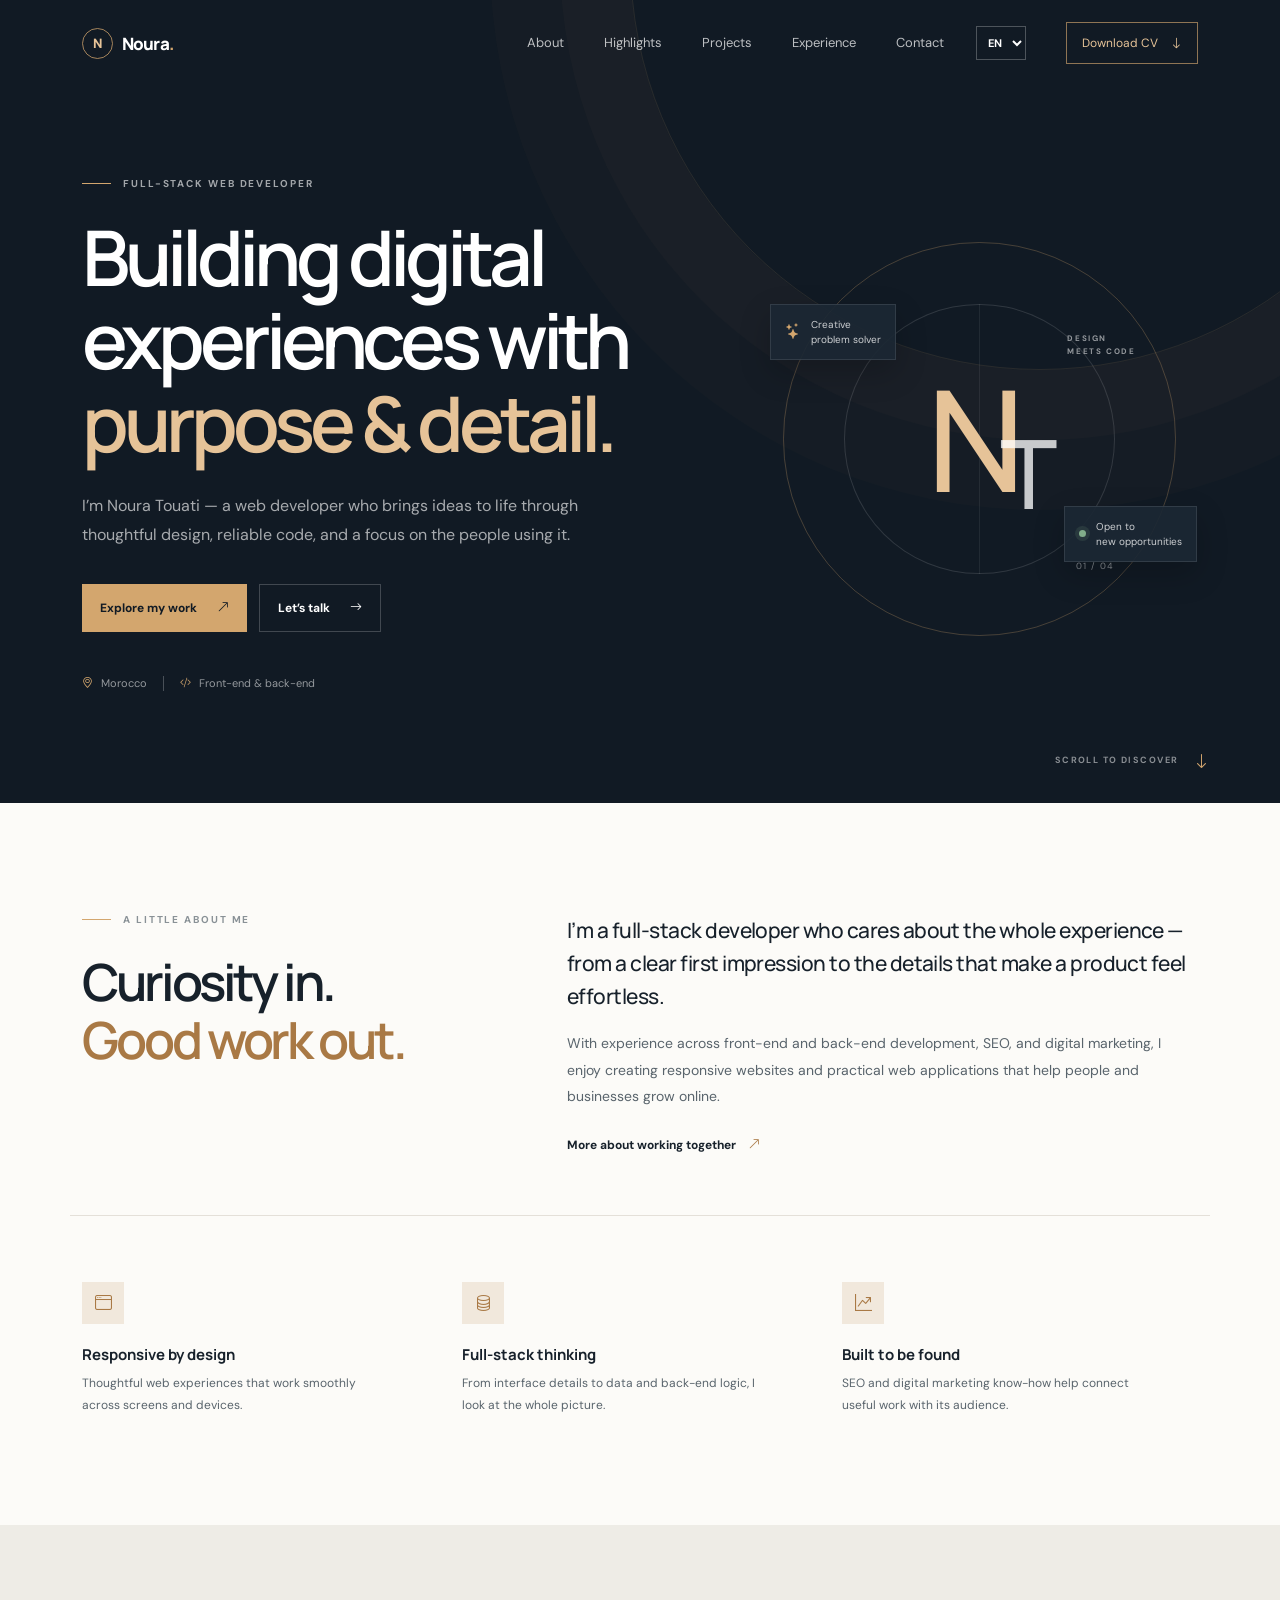
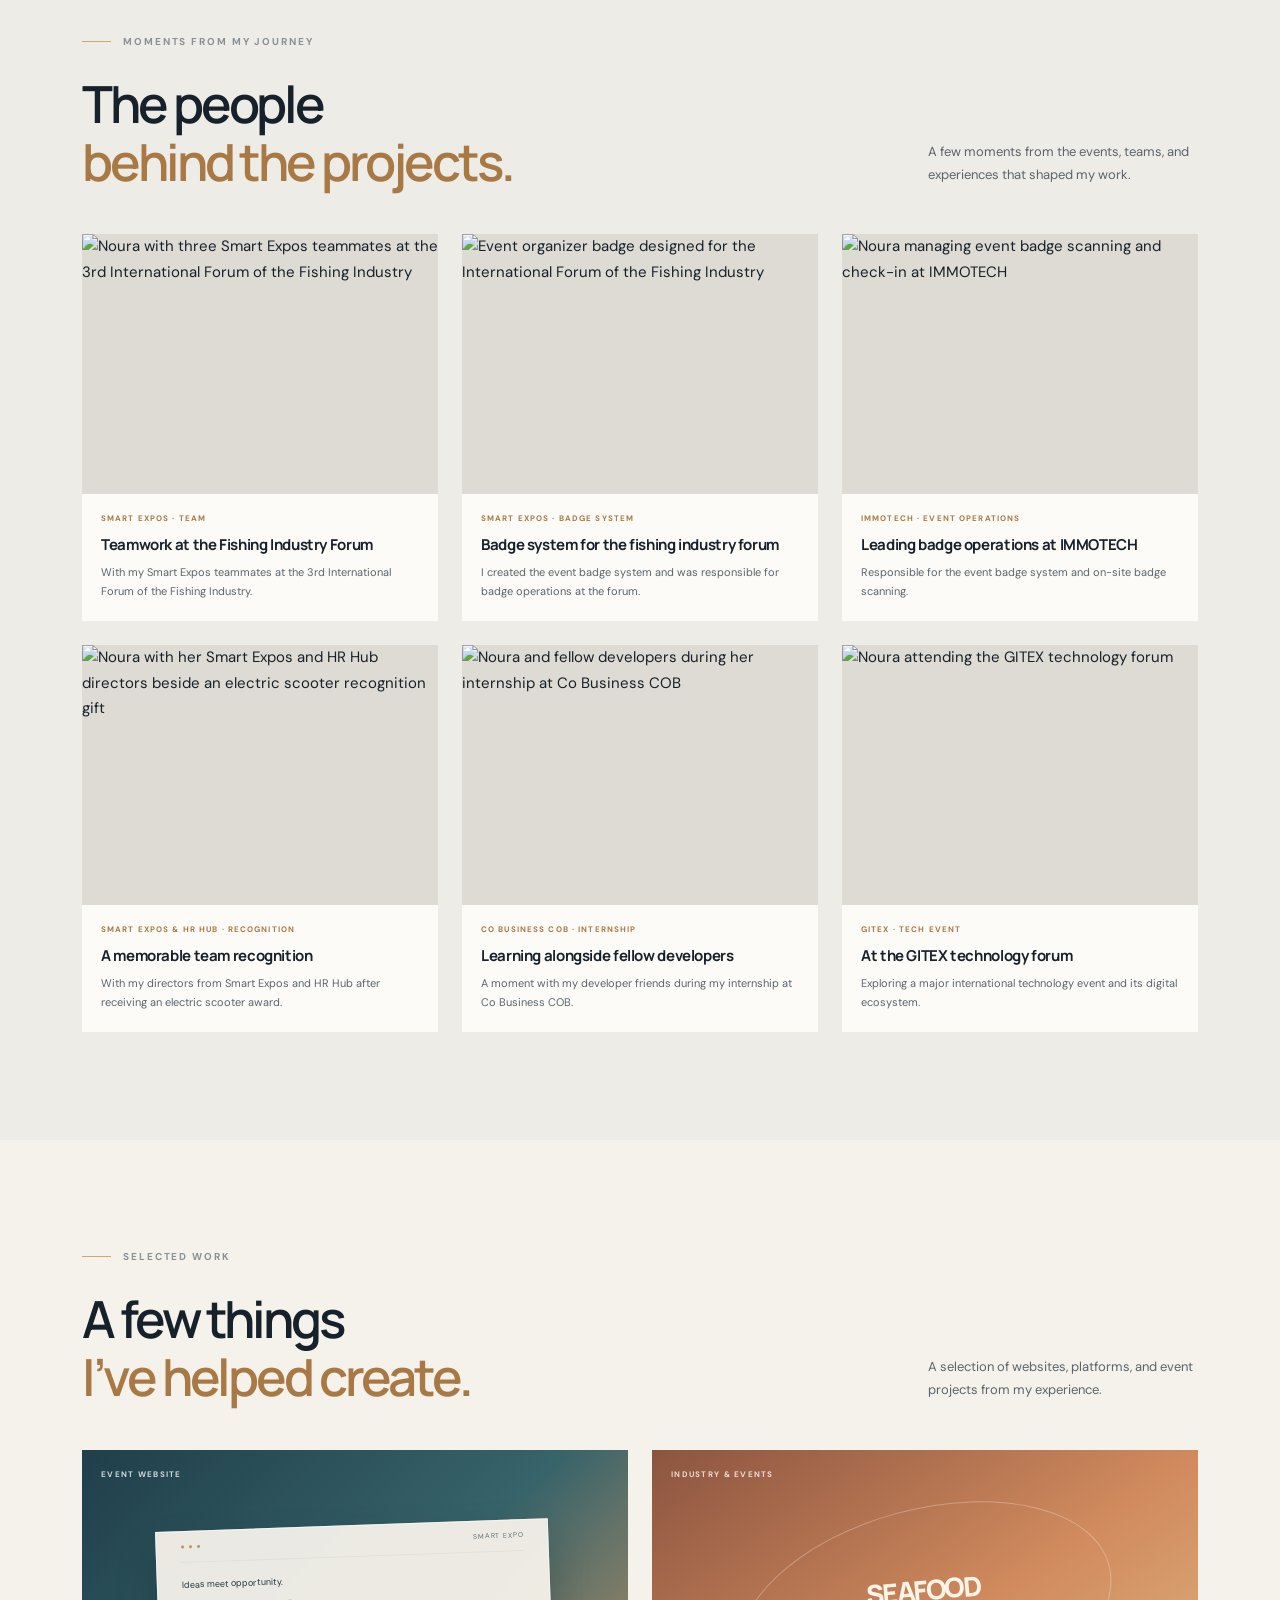
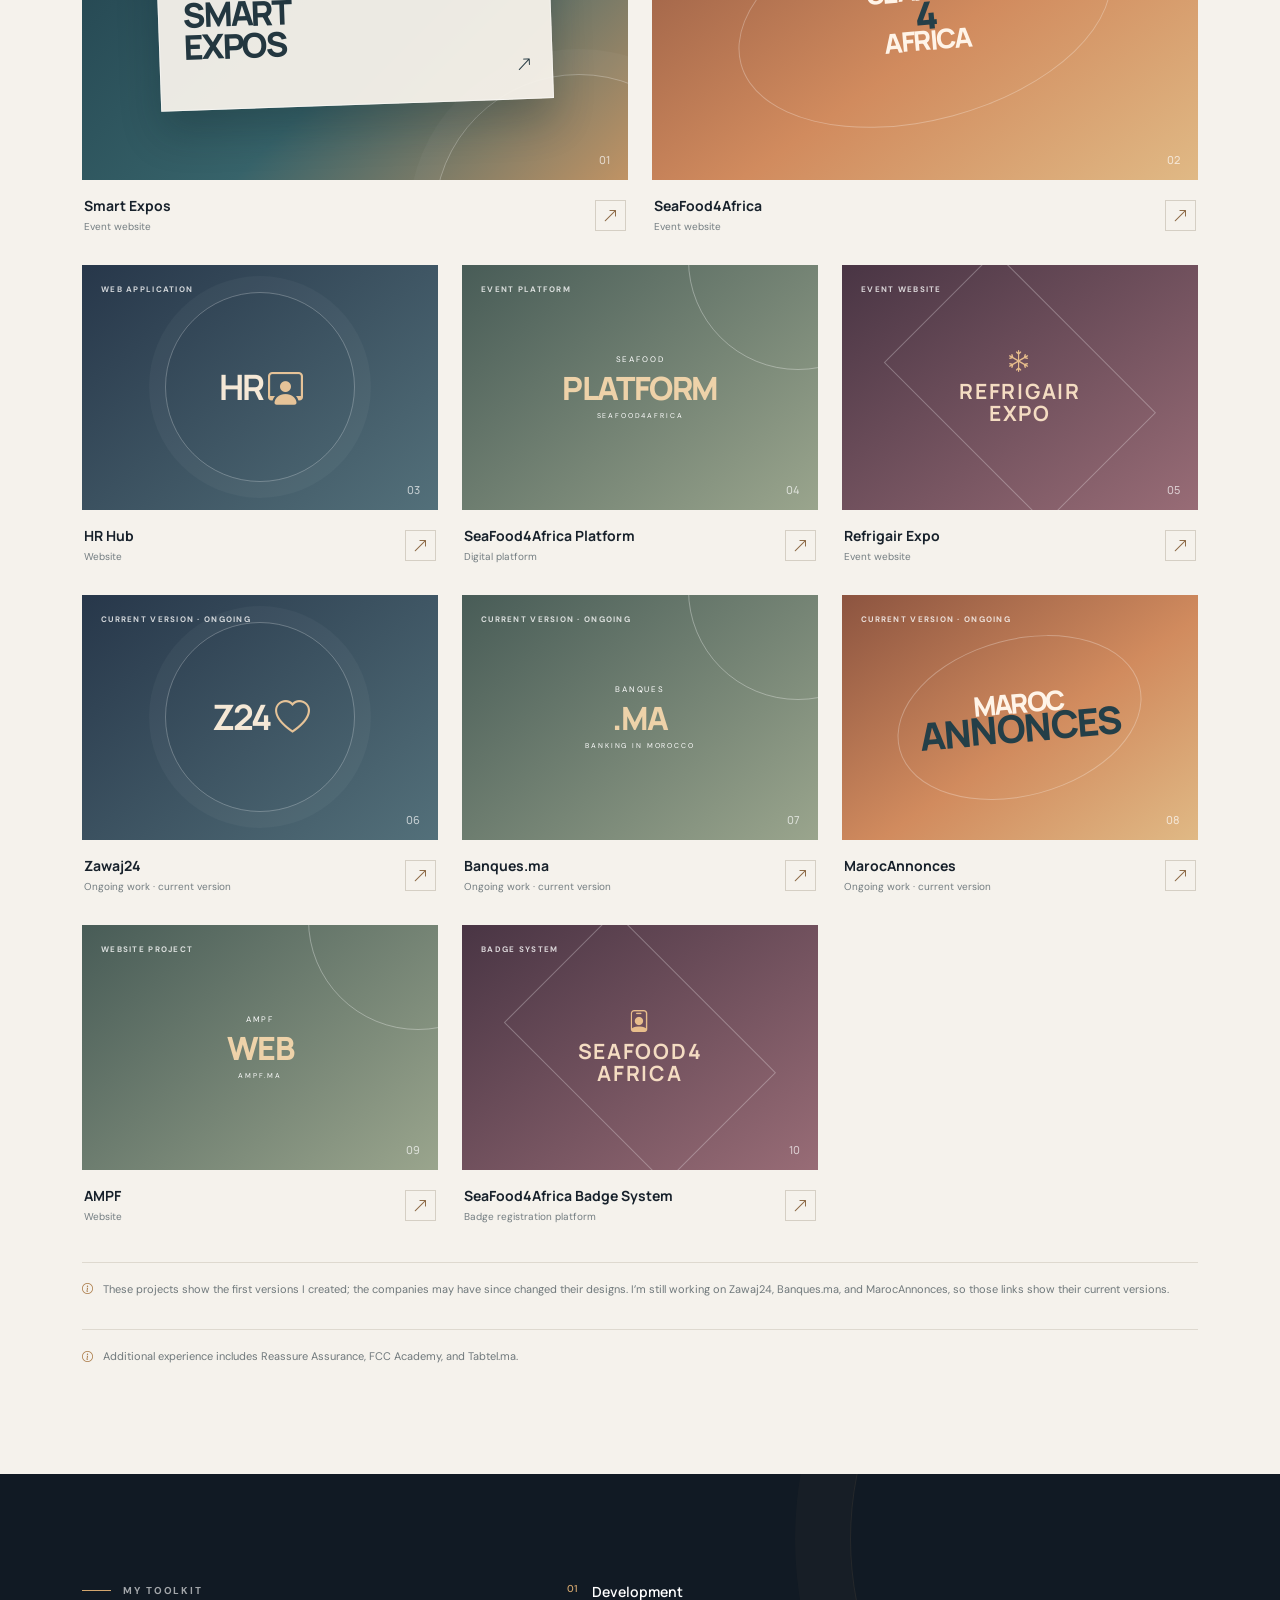
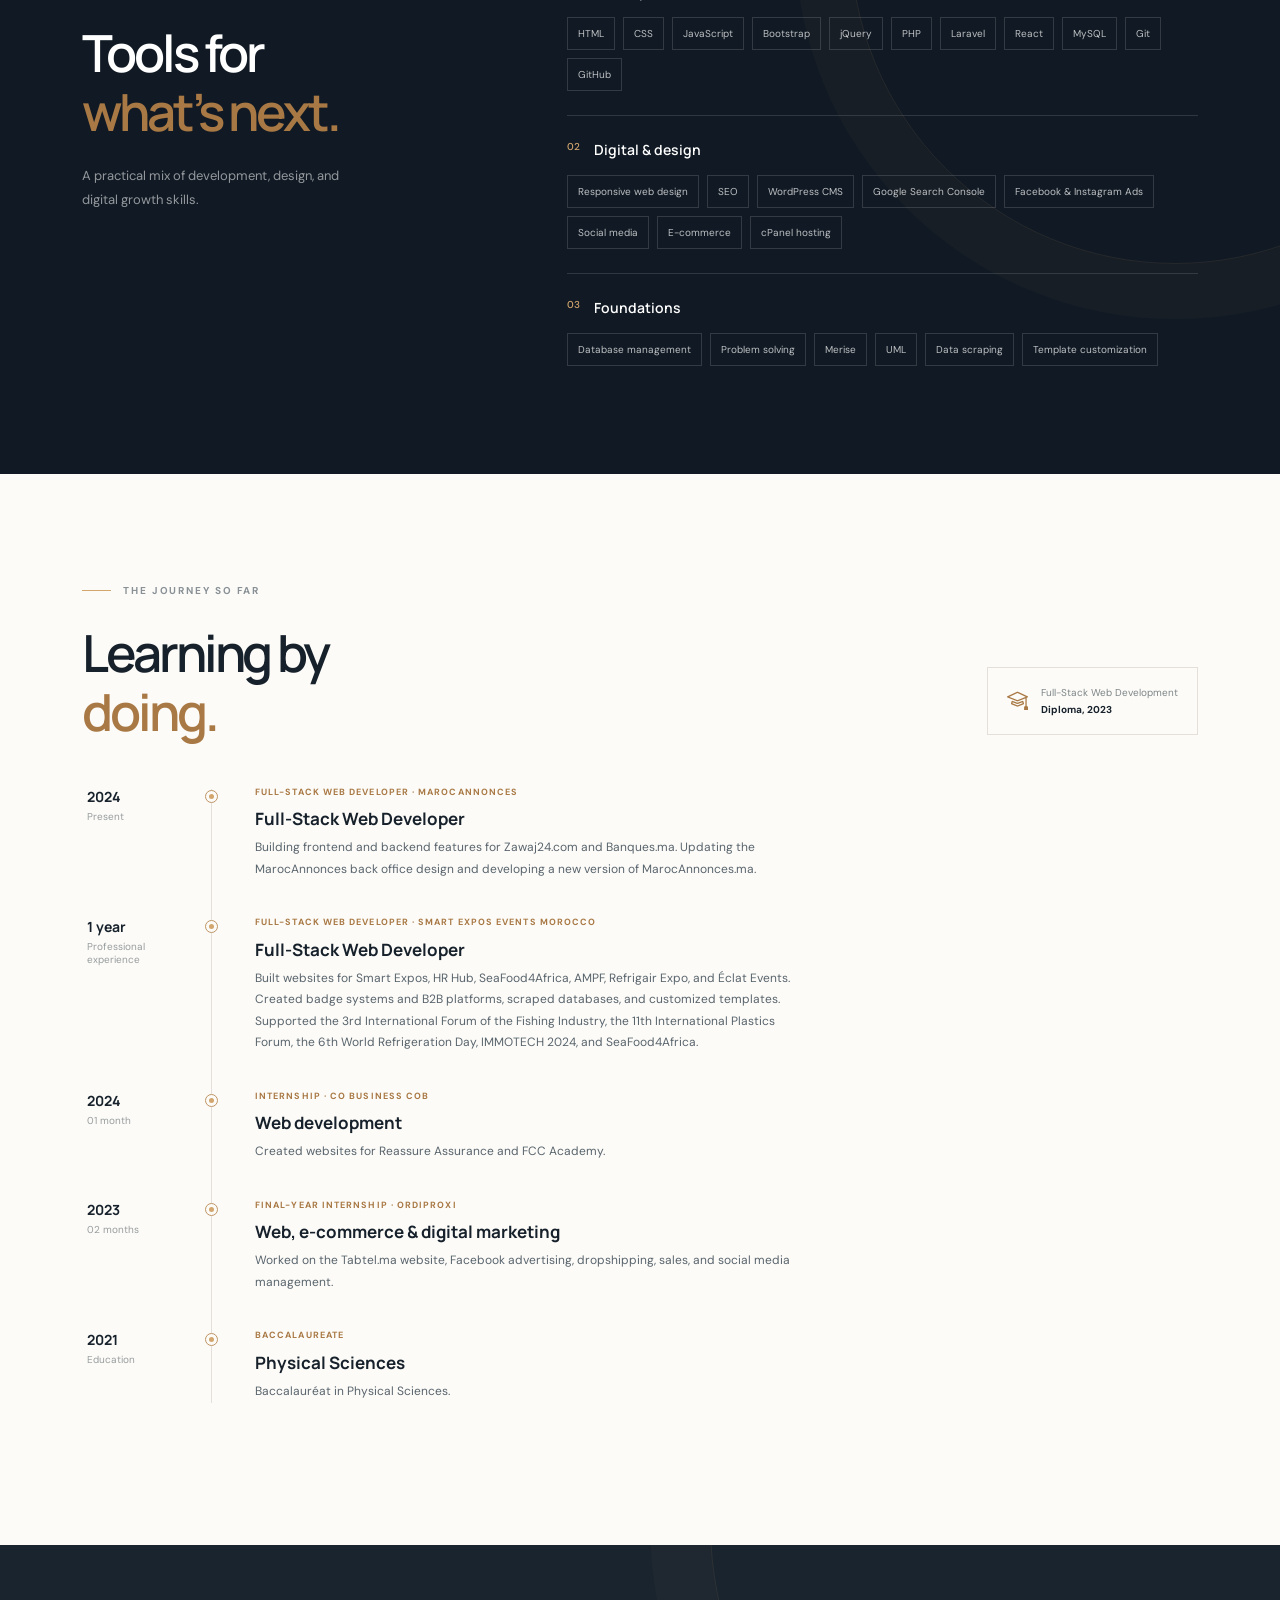
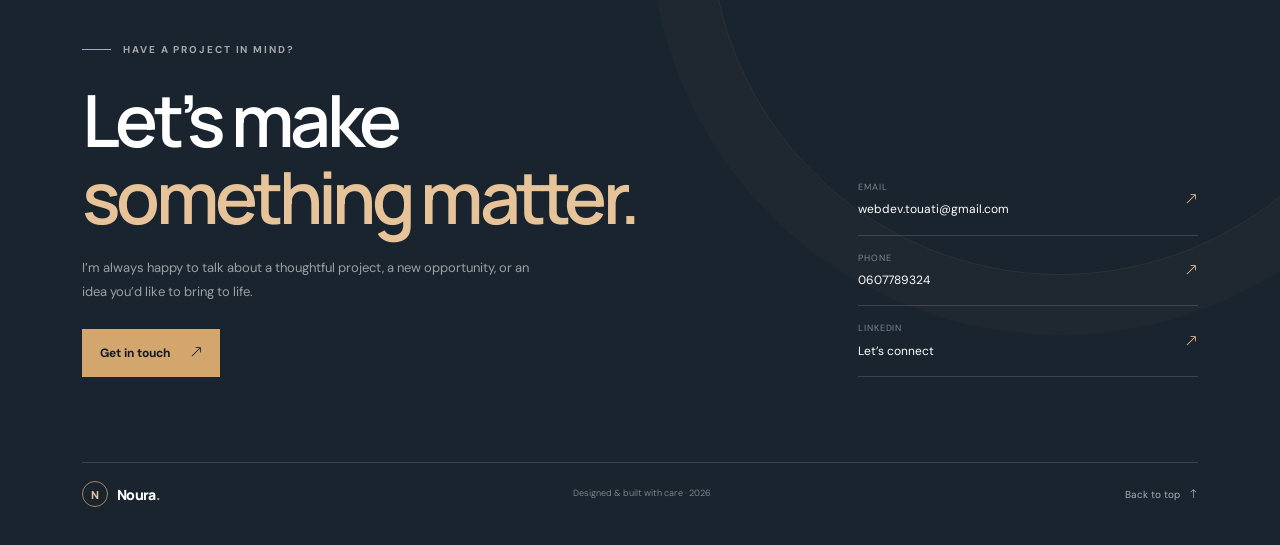
==== index.html @ 9c9dcb29 "Add files via upload" ====
<!doctype html>
<html lang="en">
<head>
  <meta charset="utf-8">
  <meta name="viewport" content="width=device-width, initial-scale=1">
  <meta name="theme-color" content="#111a24">
  <meta name="description" content="Portfolio of Noura Touati, a full-stack web developer creating thoughtful digital experiences.">
  <title>Noura Touati — Full-Stack Web Developer</title>
  <link rel="preconnect" href="https://fonts.googleapis.com">
  <link rel="preconnect" href="https://fonts.gstatic.com" crossorigin>
  <link href="https://fonts.googleapis.com/css2?family=DM+Sans:wght@400;500;600;700&family=Manrope:wght@400;500;600;700;800&display=swap" rel="stylesheet">
  <link href="https://cdn.jsdelivr.net/npm/bootstrap@5.3.3/dist/css/bootstrap.min.css" rel="stylesheet">
  <link href="https://cdn.jsdelivr.net/npm/bootstrap-icons@1.11.3/font/bootstrap-icons.min.css" rel="stylesheet">
  <link href="styles.css" rel="stylesheet">
  <script src="languages.js" defer></script>
  <script src="script.js" defer></script>
</head>
<body>
  <header class="site-header">
    <nav class="navbar navbar-expand-lg">
      <div class="container">
        <a class="navbar-brand" href="#home"><span class="brand-mark">N</span>Noura<span class="brand-dot">.</span></a>
        <button class="navbar-toggler" type="button" data-bs-toggle="collapse" data-bs-target="#mainNavigation" aria-controls="mainNavigation" aria-expanded="false" aria-label="Toggle navigation"><span class="navbar-toggler-icon"></span></button>
        <div class="collapse navbar-collapse" id="mainNavigation">
          <ul class="navbar-nav ms-auto align-items-lg-center">
            <li class="nav-item"><a class="nav-link" href="#about">About</a></li>
            <li class="nav-item"><a class="nav-link" href="#highlights">Highlights</a></li>
            <li class="nav-item"><a class="nav-link" href="#work">Projects</a></li>
            <li class="nav-item"><a class="nav-link" href="#experience">Experience</a></li>
            <li class="nav-item"><a class="nav-link" href="#contact">Contact</a></li>
            <li class="nav-item language-item"><label class="visually-hidden" for="languageSelector">Choose language</label><select class="language-select" id="languageSelector" aria-label="Choose language"><option value="en">EN</option><option value="fr">FR</option><option value="de">DE</option></select></li>
            <li class="nav-item ms-lg-3"><a class="nav-cta" id="cvDownload" href="Noura-Touati-CV-EN.pdf" download>Download CV <i class="bi bi-arrow-down"></i></a></li>
          </ul>
        </div>
      </div>
    </nav>
  </header>

  <main>
    <section class="hero-section" id="home">
      <div class="hero-orb"></div>
      <div class="container hero-content">
        <div class="row align-items-center g-4 g-lg-5">
          <div class="col-lg-7">
            <p class="eyebrow"><span></span> FULL-STACK WEB DEVELOPER</p>
            <h1>Building digital<br>experiences with<br><em>purpose &amp; detail.</em></h1>
            <p class="hero-intro">I’m Noura Touati — a web developer who brings ideas to life through thoughtful design, reliable code, and a focus on the people using it.</p>
            <div class="hero-actions"><a class="button button-accent" href="#work">Explore my work <i class="bi bi-arrow-up-right"></i></a><a class="button button-outline" href="#contact">Let’s talk <i class="bi bi-arrow-right"></i></a></div>
            <div class="hero-meta"><span><i class="bi bi-geo-alt"></i> Morocco</span><i class="meta-divider"></i><span><i class="bi bi-code-slash"></i> Front-end &amp; back-end</span></div>
          </div>
          <div class="col-lg-5">
            <div class="hero-art" aria-label="Decorative Noura Touati monogram">
              <div class="art-ring"></div><div class="art-grid"></div>
              <div class="monogram"><span>N</span><span>T</span></div>
              <span class="art-caption">DESIGN<br>MEETS CODE</span>
              <div class="floating-note note-top"><i class="bi bi-stars"></i><span>Creative<br>problem solver</span></div>
              <div class="floating-note note-bottom"><i class="status-dot"></i><span>Open to<br>new opportunities</span></div>
              <span class="art-index">01 / 04</span>
            </div>
          </div>
        </div>
        <a class="scroll-hint" href="#about">SCROLL TO DISCOVER <i class="bi bi-arrow-down"></i></a>
      </div>
    </section>

    <section class="section about-section" id="about">
      <div class="container">
        <div class="row g-4 g-lg-5">
          <div class="col-lg-4"><p class="eyebrow eyebrow-dark"><span></span> A LITTLE ABOUT ME</p><h2 class="section-title">Curiosity in.<br><em>Good work out.</em></h2></div>
          <div class="col-lg-7 offset-lg-1">
            <p class="about-lead">I’m a full-stack developer who cares about the whole experience — from a clear first impression to the details that make a product feel effortless.</p>
            <p class="body-copy">With experience across front-end and back-end development, SEO, and digital marketing, I enjoy creating responsive websites and practical web applications that help people and businesses grow online.</p>
            <a class="text-link" href="#contact">More about working together <i class="bi bi-arrow-up-right"></i></a>
          </div>
        </div>
        <div class="row g-4 value-grid">
          <div class="col-md-4"><article class="value-card"><span class="value-icon"><i class="bi bi-window"></i></span><h3>Responsive by design</h3><p>Thoughtful web experiences that work smoothly across screens and devices.</p></article></div>
          <div class="col-md-4"><article class="value-card"><span class="value-icon"><i class="bi bi-database"></i></span><h3>Full-stack thinking</h3><p>From interface details to data and back-end logic, I look at the whole picture.</p></article></div>
          <div class="col-md-4"><article class="value-card"><span class="value-icon"><i class="bi bi-graph-up-arrow"></i></span><h3>Built to be found</h3><p>SEO and digital marketing know-how help connect useful work with its audience.</p></article></div>
        </div>
      </div>
    </section>

    <section class="section highlights-section" id="highlights">
      <div class="container">
        <div class="section-heading">
          <div>
            <p class="eyebrow eyebrow-dark"><span></span> MOMENTS FROM MY JOURNEY</p>
            <h2 class="section-title">The people<br><em>behind the projects.</em></h2>
          </div>
          <p class="section-aside">A few moments from the events, teams, and experiences that shaped my work.</p>
        </div>
        <div class="row g-4 photo-grid">
          <div class="col-md-6 col-lg-4">
            <figure class="photo-card">
              <img src="images/equipe%20smart.jpeg" alt="Noura with three Smart Expos teammates at the 3rd International Forum of the Fishing Industry" loading="lazy" decoding="async">
              <figcaption><span class="photo-category">SMART EXPOS · TEAM</span><h3>Teamwork at the Fishing Industry Forum</h3><p>With my Smart Expos teammates at the 3rd International Forum of the Fishing Industry.</p></figcaption>
            </figure>
          </div>
          <div class="col-md-6 col-lg-4">
            <figure class="photo-card">
              <img class="photo-badge" src="images/badge%20forum.jpeg" alt="Event organizer badge designed for the International Forum of the Fishing Industry" loading="lazy" decoding="async">
              <figcaption><span class="photo-category">SMART EXPOS · BADGE SYSTEM</span><h3>Badge system for the fishing industry forum</h3><p>I created the event badge system and was responsible for badge operations at the forum.</p></figcaption>
            </figure>
          </div>
          <div class="col-md-6 col-lg-4">
            <figure class="photo-card">
              <img src="images/responsable%20in%20badge.jpeg" alt="Noura managing event badge scanning and check-in at IMMOTECH" loading="lazy" decoding="async">
              <figcaption><span class="photo-category">IMMOTECH · EVENT OPERATIONS</span><h3>Leading badge operations at IMMOTECH</h3><p>Responsible for the event badge system and on-site badge scanning.</p></figcaption>
            </figure>
          </div>
          <div class="col-md-6 col-lg-4">
            <figure class="photo-card">
              <img class="photo-award" src="images/prime%20with%20directors.jpeg" alt="Noura with her Smart Expos and HR Hub directors beside an electric scooter recognition gift" loading="lazy" decoding="async">
              <figcaption><span class="photo-category">SMART EXPOS &amp; HR HUB · RECOGNITION</span><h3>A memorable team recognition</h3><p>With my directors from Smart Expos and HR Hub after receiving an electric scooter award.</p></figcaption>
            </figure>
          </div>
          <div class="col-md-6 col-lg-4">
            <figure class="photo-card">
              <img class="photo-internship" src="images/selfie%20with%20devoleprs%20in%20stage.png" alt="Noura and fellow developers during her internship at Co Business COB" loading="lazy" decoding="async">
              <figcaption><span class="photo-category">CO BUSINESS COB · INTERNSHIP</span><h3>Learning alongside fellow developers</h3><p>A moment with my developer friends during my internship at Co Business COB.</p></figcaption>
            </figure>
          </div>
          <div class="col-md-6 col-lg-4">
            <figure class="photo-card">
              <img class="photo-gitex" src="images/gitex.jpg" alt="Noura attending the GITEX technology forum" loading="lazy" decoding="async">
              <figcaption><span class="photo-category">GITEX · TECH EVENT</span><h3>At the GITEX technology forum</h3><p>Exploring a major international technology event and its digital ecosystem.</p></figcaption>
            </figure>
          </div>
        </div>
      </div>
    </section>

    <section class="section work-section" id="work">
      <div class="container">
        <div class="section-heading"><div><p class="eyebrow eyebrow-dark"><span></span> SELECTED WORK</p><h2 class="section-title">A few things<br><em>I’ve helped create.</em></h2></div><p class="section-aside">A selection of websites, platforms, and event projects from my experience.</p></div>
        <div class="row g-4">
          <div class="col-md-6"><a class="project-card" href="https://smart-events.ma/" target="_blank" rel="noopener noreferrer" aria-label="Visit the Smart Expos website"><div class="project-visual visual-expo"><span class="visual-label">EVENT WEBSITE</span><div class="mock-window"><div class="window-bar">● ● ● <span>SMART EXPO</span></div><small>Ideas meet opportunity.</small><strong>SMART<br>EXPOS</strong><i class="bi bi-arrow-up-right"></i></div><span class="project-number">01</span></div><div class="project-info"><div><h3>Smart Expos</h3><p>Event website</p></div><i class="bi bi-arrow-up-right"></i></div></a></div>
          <div class="col-md-6"><a class="project-card" href="https://seafood4africa.com/" target="_blank" rel="noopener noreferrer" aria-label="Visit the SeaFood4Africa website"><div class="project-visual visual-seafood"><span class="visual-label">INDUSTRY &amp; EVENTS</span><div class="seafood-type">SEAFOOD<br><b>4</b><br>AFRICA</div><span class="project-number">02</span></div><div class="project-info"><div><h3>SeaFood4Africa</h3><p>Event website</p></div><i class="bi bi-arrow-up-right"></i></div></a></div>
          <div class="col-md-4"><a class="project-card" href="https://www.hrhub.ma/" target="_blank" rel="noopener noreferrer" aria-label="Visit the HR Hub website"><div class="project-visual visual-hub"><span class="visual-label">WEB APPLICATION</span><div class="hub-type">HR <i class="bi bi-person-workspace"></i></div><span class="project-number">03</span></div><div class="project-info"><div><h3>HR Hub</h3><p>Website</p></div><i class="bi bi-arrow-up-right"></i></div></a></div>
          <div class="col-md-4"><a class="project-card" href="https://platforme.seafood4africa.com/" target="_blank" rel="noopener noreferrer" aria-label="Visit the SeaFood4Africa platform"><div class="project-visual visual-forum"><span class="visual-label">EVENT PLATFORM</span><div class="forum-type">SEAFOOD<strong>PLATFORM</strong><small>SEAFOOD4AFRICA</small></div><span class="project-number">04</span></div><div class="project-info"><div><h3>SeaFood4Africa Platform</h3><p>Digital platform</p></div><i class="bi bi-arrow-up-right"></i></div></a></div>
          <div class="col-md-4"><a class="project-card" href="https://refrigairexpo.com/" target="_blank" rel="noopener noreferrer" aria-label="Visit the Refrigair Expo website"><div class="project-visual visual-eclat"><span class="visual-label">EVENT WEBSITE</span><div class="eclat-type"><i class="bi bi-snow"></i>REFRIGAIR<br>EXPO</div><span class="project-number">05</span></div><div class="project-info"><div><h3>Refrigair Expo</h3><p>Event website</p></div><i class="bi bi-arrow-up-right"></i></div></a></div>
          <div class="col-md-4"><a class="project-card" href="https://zawaj24.com/" target="_blank" rel="noopener noreferrer" aria-label="Visit the Zawaj24 website"><div class="project-visual visual-hub"><span class="visual-label">CURRENT VERSION · ONGOING</span><div class="hub-type">Z24 <i class="bi bi-heart"></i></div><span class="project-number">06</span></div><div class="project-info"><div><h3>Zawaj24</h3><p>Ongoing work · current version</p></div><i class="bi bi-arrow-up-right"></i></div></a></div>
          <div class="col-md-4"><a class="project-card" href="https://banques.ma/" target="_blank" rel="noopener noreferrer" aria-label="Visit the Banques.ma website"><div class="project-visual visual-forum"><span class="visual-label">CURRENT VERSION · ONGOING</span><div class="forum-type">BANQUES<strong>.MA</strong><small>BANKING IN MOROCCO</small></div><span class="project-number">07</span></div><div class="project-info"><div><h3>Banques.ma</h3><p>Ongoing work · current version</p></div><i class="bi bi-arrow-up-right"></i></div></a></div>
          <div class="col-md-4"><a class="project-card" href="https://www.marocannonces.com/" target="_blank" rel="noopener noreferrer" aria-label="Visit MarocAnnonces"><div class="project-visual visual-seafood"><span class="visual-label">CURRENT VERSION · ONGOING</span><div class="seafood-type">MAROC<br><b>ANNONCES</b></div><span class="project-number">08</span></div><div class="project-info"><div><h3>MarocAnnonces</h3><p>Ongoing work · current version</p></div><i class="bi bi-arrow-up-right"></i></div></a></div>
          <div class="col-md-4"><a class="project-card" href="https://ampf.ma/" target="_blank" rel="noopener noreferrer" aria-label="Visit the AMPF website"><div class="project-visual visual-forum"><span class="visual-label">WEBSITE PROJECT</span><div class="forum-type">AMPF<strong>WEB</strong><small>AMPF.MA</small></div><span class="project-number">09</span></div><div class="project-info"><div><h3>AMPF</h3><p>Website</p></div><i class="bi bi-arrow-up-right"></i></div></a></div>
          <div class="col-md-4"><a class="project-card" href="https://badge.seafood4africa.com/" target="_blank" rel="noopener noreferrer" aria-label="Visit the SeaFood4Africa badge system"><div class="project-visual visual-eclat"><span class="visual-label">BADGE SYSTEM</span><div class="eclat-type"><i class="bi bi-person-badge"></i>SEAFOOD4<br>AFRICA</div><span class="project-number">10</span></div><div class="project-info"><div><h3>SeaFood4Africa Badge System</h3><p>Badge registration platform</p></div><i class="bi bi-arrow-up-right"></i></div></a></div>
        </div>
        <p class="project-footnote"><i class="bi bi-info-circle"></i> These projects show the first versions I created; the companies may have since changed their designs. I’m still working on Zawaj24, Banques.ma, and MarocAnnonces, so those links show their current versions.</p>
        <p class="project-footnote"><i class="bi bi-info-circle"></i> Additional experience includes Reassure Assurance, FCC Academy, and Tabtel.ma.</p>
      </div>
    </section>

    <section class="section skills-section" id="skills">
      <div class="container">
        <div class="row g-4 g-lg-5">
          <div class="col-lg-4"><p class="eyebrow"><span></span> MY TOOLKIT</p><h2 class="section-title">Tools for<br><em>what’s next.</em></h2><p class="skills-intro">A practical mix of development, design, and digital growth skills.</p></div>
          <div class="col-lg-7 offset-lg-1">
            <div class="skill-group"><h3><span>01</span> Development</h3><div class="skill-tags"><span>HTML</span><span>CSS</span><span>JavaScript</span><span>Bootstrap</span><span>jQuery</span><span>PHP</span><span>Laravel</span><span>React</span><span>MySQL</span><span>Git</span><span>GitHub</span></div></div>
            <div class="skill-group"><h3><span>02</span> Digital &amp; design</h3><div class="skill-tags"><span>Responsive web design</span><span>SEO</span><span>WordPress CMS</span><span>Google Search Console</span><span>Facebook &amp; Instagram Ads</span><span>Social media</span><span>E-commerce</span><span>cPanel hosting</span></div></div>
            <div class="skill-group"><h3><span>03</span> Foundations</h3><div class="skill-tags"><span>Database management</span><span>Problem solving</span><span>Merise</span><span>UML</span><span>Data scraping</span><span>Template customization</span></div></div>
          </div>
        </div>
      </div>
    </section>

    <section class="section experience-section" id="experience">
      <div class="container">
        <div class="section-heading"><div><p class="eyebrow eyebrow-dark"><span></span> THE JOURNEY SO FAR</p><h2 class="section-title">Learning by<br><em>doing.</em></h2></div><div class="education-badge"><i class="bi bi-mortarboard"></i><span>Full-Stack Web Development<br><strong>Diploma, 2023</strong></span></div></div>
        <div class="timeline">
          <article class="timeline-item"><div class="timeline-date">2024<span>Present</span></div><div class="timeline-marker"></div><div class="timeline-content"><p class="timeline-label">FULL-STACK WEB DEVELOPER · MAROCANNONCES</p><h3>Full-Stack Web Developer</h3><p>Building frontend and backend features for Zawaj24.com and Banques.ma. Updating the MarocAnnonces back office design and developing a new version of MarocAnnonces.ma.</p></div></article>
          <article class="timeline-item"><div class="timeline-date">1 year<span>Professional experience</span></div><div class="timeline-marker"></div><div class="timeline-content"><p class="timeline-label">FULL-STACK WEB DEVELOPER · SMART EXPOS EVENTS MOROCCO</p><h3>Full-Stack Web Developer</h3><p>Built websites for Smart Expos, HR Hub, SeaFood4Africa, AMPF, Refrigair Expo, and Éclat Events. Created badge systems and B2B platforms, scraped databases, and customized templates. Supported the 3rd International Forum of the Fishing Industry, the 11th International Plastics Forum, the 6th World Refrigeration Day, IMMOTECH 2024, and SeaFood4Africa.</p></div></article>
          <article class="timeline-item"><div class="timeline-date">2024<span>01 month</span></div><div class="timeline-marker"></div><div class="timeline-content"><p class="timeline-label">INTERNSHIP · CO BUSINESS COB</p><h3>Web development</h3><p>Created websites for Reassure Assurance and FCC Academy.</p></div></article>
          <article class="timeline-item"><div class="timeline-date">2023<span>02 months</span></div><div class="timeline-marker"></div><div class="timeline-content"><p class="timeline-label">FINAL-YEAR INTERNSHIP · ORDIPROXI</p><h3>Web, e-commerce &amp; digital marketing</h3><p>Worked on the Tabtel.ma website, Facebook advertising, dropshipping, sales, and social media management.</p></div></article>
          <article class="timeline-item"><div class="timeline-date">2021<span>Education</span></div><div class="timeline-marker"></div><div class="timeline-content"><p class="timeline-label">BACCALAUREATE</p><h3>Physical Sciences</h3><p>Baccalauréat in Physical Sciences.</p></div></article>
        </div>
      </div>
    </section>

    <section class="contact-section" id="contact">
      <div class="container position-relative">
        <div class="row align-items-end g-4 g-lg-5">
          <div class="col-lg-8"><p class="eyebrow"><span></span> HAVE A PROJECT IN MIND?</p><h2>Let’s make<br><em>something matter.</em></h2><p class="contact-intro">I’m always happy to talk about a thoughtful project, a new opportunity, or an idea you’d like to bring to life.</p><a class="button button-accent" href="mailto:webdev.touati@gmail.com">Get in touch <i class="bi bi-arrow-up-right"></i></a></div>
          <div class="col-lg-4 contact-details">
            <a href="mailto:webdev.touati@gmail.com"><span>Email</span>webdev.touati@gmail.com<i class="bi bi-arrow-up-right"></i></a>
            <a href="tel:0607789324"><span>Phone</span>0607789324<i class="bi bi-arrow-up-right"></i></a>
            <a href="https://www.linkedin.com/in/noura-touati-84a982255/" target="_blank" rel="noopener noreferrer"><span>LinkedIn</span>Let’s connect<i class="bi bi-arrow-up-right"></i></a>
          </div>
        </div>
        <footer class="site-footer"><a class="navbar-brand" href="#home"><span class="brand-mark">N</span>Noura<span class="brand-dot">.</span></a><span>Designed &amp; built with care · <span id="currentYear"></span></span><a class="back-to-top" href="#home">Back to top <i class="bi bi-arrow-up"></i></a></footer>
      </div>
    </section>
  </main>
  <script src="https://cdn.jsdelivr.net/npm/bootstrap@5.3.3/dist/js/bootstrap.bundle.min.js"></script>
</body>
</html>
---- styles.css ----
:root {
  --ink: #17212b;
  --navy: #111a24;
  --cream: #f5f2ec;
  --paper: #fcfbf8;
  --gold: #d3a66e;
  --gold-light: #e6c398;
  --body: #59646c;
  --line: #e4e0d9;
  --heading: "Manrope", sans-serif;
  --text: "DM Sans", sans-serif;
}
* { box-sizing: border-box; }
html { scroll-behavior: smooth; scroll-padding-top: 85px; }
body { margin: 0; color: var(--ink); background: var(--paper); font: 15px/1.7 var(--text); -webkit-font-smoothing: antialiased; }
a { color: inherit; text-decoration: none; }
a:focus-visible, button:focus-visible { outline: 2px solid var(--gold); outline-offset: 4px; }
.site-header { position: absolute; inset: 0 0 auto; z-index: 20; }
.navbar { padding: 22px 0; }
.navbar-brand { display: inline-flex; align-items: center; gap: 9px; color: #fff; font: 800 17px var(--heading); letter-spacing: -.05em; }
.navbar-brand:hover { color: #fff; }
.brand-mark { display: grid; width: 31px; height: 31px; place-items: center; border: 1px solid rgba(211,166,110,.75); border-radius: 50%; color: var(--gold-light); font-size: 13px; letter-spacing: 0; }
.brand-dot { margin-left: -9px; color: var(--gold); }
.navbar-nav { gap: 24px; }
.navbar .nav-link { padding: 8px 0; color: rgba(255,255,255,.72); font-size: 13px; }
.navbar .nav-link:hover { color: var(--gold-light); }
.nav-cta { display: inline-flex; align-items: center; gap: 12px; padding: 10px 15px; border: 1px solid rgba(211,166,110,.65); color: var(--gold-light); font-size: 12px; }
.nav-cta:hover { background: var(--gold); color: var(--navy); }
.language-select { padding: 8px 7px; border: 1px solid rgba(255,255,255,.25); background: var(--navy); color: #fff; font: 700 11px var(--text); cursor: pointer; }
.language-select:focus-visible { outline: 2px solid var(--gold); outline-offset: 3px; }
.navbar-toggler { border-color: rgba(255,255,255,.3); }
.navbar-toggler:focus { box-shadow: none; }
.navbar-toggler-icon { filter: invert(1); }
.hero-section { position: relative; min-height: 760px; padding: 160px 0 110px; overflow: hidden; color: white; background: var(--navy); }
.hero-content { position: relative; z-index: 2; }
.hero-orb { position: absolute; top: -450px; right: -170px; width: 820px; height: 820px; border: 1px solid rgba(211,166,110,.12); border-radius: 50%; box-shadow: 0 0 0 70px rgba(211,166,110,.025), 0 0 0 140px rgba(211,166,110,.02); }
.eyebrow { display: flex; align-items: center; gap: 12px; margin: 0 0 24px; color: rgba(255,255,255,.61); font-size: 10px; font-weight: 700; letter-spacing: .19em; }
.eyebrow > span { width: 29px; height: 1px; background: var(--gold); }
.eyebrow-dark { color: #899196; }
.hero-section h1 { margin: 0; font: 600 clamp(48px,6vw,78px)/1.08 var(--heading); letter-spacing: -.065em; }
h1 em, h2 em { color: var(--gold-light); font-style: normal; }
.hero-intro { max-width: 500px; margin: 26px 0 0; color: rgba(255,255,255,.63); font-size: 16px; line-height: 1.85; }
.hero-actions { display: flex; flex-wrap: wrap; gap: 12px; margin-top: 34px; }
.button { display: inline-flex; align-items: center; justify-content: center; gap: 20px; min-height: 48px; padding: 0 18px; font-size: 12px; font-weight: 700; transition: .2s ease; }
.button-accent { background: var(--gold); color: var(--navy); }
.button-accent:hover { transform: translateY(-2px); background: var(--gold-light); color: var(--navy); }
.button-outline { border: 1px solid rgba(255,255,255,.2); color: white; }
.button-outline:hover { border-color: var(--gold-light); color: var(--gold-light); }
.hero-meta { display: flex; align-items: center; gap: 16px; margin-top: 42px; color: rgba(255,255,255,.55); font-size: 11px; }
.hero-meta span { display: inline-flex; align-items: center; gap: 8px; }
.hero-meta span i { color: var(--gold); }
.meta-divider { width: 1px; height: 15px; background: rgba(255,255,255,.24); }
.hero-art { position: relative; width: min(100%,410px); aspect-ratio: 1; margin: 10px auto 0; }
.art-ring,.art-grid { position: absolute; border: 1px solid rgba(211,166,110,.28); border-radius: 50%; inset: 2%; }
.art-grid { inset: 17%; border-color: rgba(255,255,255,.13); background: linear-gradient(90deg,transparent 49.8%,rgba(255,255,255,.07) 50%,transparent 50.2%),linear-gradient(transparent 49.8%,rgba(255,255,255,.07) 50%,transparent 50.2%); }
.monogram { position: absolute; inset: 23%; display: flex; align-items: center; justify-content: center; color: var(--gold-light); font: 500 clamp(90px,11vw,150px)/1 var(--heading); letter-spacing: -.18em; }
.monogram span:last-child { align-self: flex-end; margin-bottom: 13%; color: rgba(255,255,255,.77); font-size: .68em; }
.art-caption { position: absolute; top: 24%; right: 12%; color: rgba(255,255,255,.55); font-size: 8px; font-weight: 700; letter-spacing: .2em; line-height: 1.6; }
.art-index { position: absolute; right: 17%; bottom: 17%; color: rgba(255,255,255,.42); font-size: 9px; letter-spacing: .16em; }
.floating-note { position: absolute; display: flex; align-items: center; gap: 10px; padding: 12px 14px; border: 1px solid rgba(255,255,255,.1); background: rgba(27,39,51,.9); color: rgba(255,255,255,.78); font-size: 10px; line-height: 1.5; box-shadow: 0 12px 32px #0003; }
.floating-note > i { color: var(--gold); font-size: 16px; }
.note-top { top: 17%; left: -1%; }
.note-bottom { right: -3%; bottom: 20%; }
.status-dot { width: 7px; height: 7px; border-radius: 50%; background: #81ad8a; box-shadow: 0 0 0 4px #81ad8a22; }
.scroll-hint { position: absolute; right: 0; bottom: -82px; display: flex; align-items: center; gap: 14px; color: #ffffff80; font-size: 9px; font-weight: 700; letter-spacing: .16em; }
.scroll-hint i { color: var(--gold); font-size: 16px; }
.section { padding: 108px 0; }
.about-section { background: var(--paper); }
.section-title { margin: 0; font: 600 clamp(36px,4vw,52px)/1.14 var(--heading); letter-spacing: -.06em; }
.section-title em { color: #a97945; }
.about-lead { max-width: 650px; margin: 3px 0 17px; color: var(--ink); font: 500 21px/1.58 var(--heading); letter-spacing: -.025em; }
.body-copy { max-width: 620px; color: var(--body); font-size: 14px; line-height: 1.9; }
.text-link { display: inline-flex; gap: 12px; margin-top: 9px; font-size: 12px; font-weight: 700; }
.text-link i { color: #a97945; }
.value-grid { margin-top: 58px; padding-top: 42px; border-top: 1px solid var(--line); }
.value-card { height: 100%; padding-right: 24px; }
.value-icon { display: inline-grid; width: 42px; height: 42px; margin-bottom: 20px; place-items: center; background: #f1e8dc; color: #a97945; font-size: 17px; }
.value-card h3 { margin: 0 0 8px; font: 700 15px var(--heading); }
.value-card p { max-width: 300px; margin: 0; color: var(--body); font-size: 12px; line-height: 1.8; }
.highlights-section { background: #eeece6; }
.photo-grid { align-items: stretch; }
.photo-card { height: 100%; margin: 0; background: var(--paper); }
.photo-card img { display: block; width: 100%; height: 260px; object-fit: cover; background: #dedbd4; }
.photo-card .photo-badge { object-position: center 42%; }
.photo-card .photo-award { object-position: center 46%; }
.photo-card .photo-internship { object-position: center 40%; }
.photo-card .photo-gitex { object-position: center 38%; }
.photo-card figcaption { padding: 18px 19px 20px; }
.photo-category { display: block; margin-bottom: 8px; color: #a97945; font-size: 8px; font-weight: 700; letter-spacing: .14em; }
.photo-card h3 { margin: 0 0 7px; color: var(--ink); font: 700 15px/1.45 var(--heading); letter-spacing: -.025em; }
.photo-card p { margin: 0; color: var(--body); font-size: 11px; line-height: 1.75; }
.work-section { background: var(--cream); }
.section-heading { display: flex; align-items: flex-end; justify-content: space-between; gap: 32px; margin-bottom: 44px; }
.section-aside { max-width: 270px; margin: 0 0 4px; color: var(--body); font-size: 13px; line-height: 1.8; }
.project-card { display: block; height: 100%; color: inherit; text-decoration: none; }
.project-card:focus-visible { outline: 2px solid #a97945; outline-offset: 4px; }
.project-visual { position: relative; display: grid; min-height: 245px; overflow: hidden; place-items: center; isolation: isolate; }
.col-md-6 .project-visual { min-height: 330px; }
.project-visual::before,.project-visual::after { position: absolute; z-index: -1; content: ""; }
.visual-label { position: absolute; top: 18px; left: 19px; color: #ffffffc9; font-size: 8px; font-weight: 700; letter-spacing: .16em; }
.project-number { position: absolute; right: 18px; bottom: 13px; color: #ffffffa8; font: 500 11px var(--heading); }
.visual-expo { background: linear-gradient(135deg,#203f4b,#37636a 55%,#c09364); }
.visual-expo::before { width: 290px; height: 290px; right: -96px; bottom: -184px; border: 1px solid #ffffff47; border-radius: 50%; box-shadow: 0 0 0 25px #ffffff08; }
.mock-window { position: relative; width: 72%; max-width: 410px; min-height: 180px; padding: 9px 24px 18px; border: 1px solid #ffffff80; background: #f6f2eaf2; color: #233740; box-shadow: 0 22px 40px #09181f3d; transform: rotate(-2deg); }
.window-bar { padding-bottom: 9px; border-bottom: 1px solid #e4e0d9; color: #c09364; font-size: 7px; letter-spacing: .12em; }
.window-bar span { float: right; color: #647278; }
.mock-window small { display: block; margin-top: 15px; font-size: 9px; }
.mock-window strong { display: block; margin-top: 6px; font: 800 34px/.95 var(--heading); letter-spacing: -.07em; }
.mock-window > i { position: absolute; right: 20px; bottom: 19px; }
.visual-seafood { background: linear-gradient(145deg,#8c5440,#d18b5e 55%,#e0b985); }
.visual-seafood::before { inset: 18% 15%; border: 1px solid #ffffff47; border-radius: 50%; transform: rotate(-15deg); }
.seafood-type { color: #fff4e8; font: 800 27px/.75 var(--heading); letter-spacing: -.055em; text-align: center; transform: rotate(-5deg); }
.seafood-type b { color: #243f48; font-size: 38px; }
.visual-hub { background: linear-gradient(140deg,#27374a,#53707a); }
.visual-hub::before { width: 190px; height: 190px; border: 1px solid #ffffff44; border-radius: 50%; box-shadow: 0 0 0 16px #ffffff09; }
.hub-type { color: #f5e8d6; font: 700 35px var(--heading); letter-spacing: -.06em; }
.hub-type i { color: var(--gold-light); }
.visual-forum { background: linear-gradient(140deg,#485c57,#9aa58d); }
.visual-forum::before { width: 220px; height: 220px; top: -115px; right: -90px; border: 1px solid #ffffff52; border-radius: 50%; }
.forum-type { display: flex; flex-direction: column; align-items: center; color: white; font-size: 8px; letter-spacing: .23em; }
.forum-type strong { color: #eed2a9; font: 800 32px var(--heading); letter-spacing: -.05em; }
.forum-type small { font-size: 7px; }
.visual-eclat { background: linear-gradient(145deg,#493544,#986c76); }
.visual-eclat::before { inset: 18%; border: 1px solid #ffffff47; transform: rotate(45deg); }
.eclat-type { color: #f4dcc2; font: 700 21px/1.05 var(--heading); letter-spacing: .08em; text-align: center; }
.eclat-type i { display: block; margin-bottom: 7px; color: #e8be8c; font-size: 22px; }
.project-info { display: flex; align-items: center; justify-content: space-between; padding: 16px 2px 6px; }
.project-info h3 { margin: 0 0 3px; font: 700 14px var(--heading); }
.project-info p { margin: 0; color: #737d81; font-size: 10px; }
.project-info > i { display: grid; width: 31px; height: 31px; place-items: center; border: 1px solid #d5cfc4; color: #8a6743; }
.project-card:hover .project-info > i { background: var(--gold); border-color: var(--gold); color: var(--navy); }
.project-footnote { display: flex; gap: 10px; margin: 31px 0 0; padding-top: 17px; border-top: 1px solid #ded9cf; color: #6f787b; font-size: 11px; }
.project-footnote i { color: #a97945; }
.skills-section { position: relative; overflow: hidden; background: var(--navy); color: white; }
.skills-section::after { position: absolute; top: -260px; right: -220px; width: 650px; height: 650px; border: 1px solid #d3a66e1a; border-radius: 50%; box-shadow: 0 0 0 55px #d3a66e08; content: ""; }
.skills-section .container { position: relative; z-index: 1; }
.skills-intro { max-width: 275px; margin-top: 24px; color: #ffffff8c; font-size: 13px; line-height: 1.85; }
.skill-group { padding-bottom: 24px; margin-bottom: 24px; border-bottom: 1px solid #ffffff20; }
.skill-group:last-child { margin-bottom: 0; padding-bottom: 0; border: 0; }
.skill-group h3 { display: flex; gap: 14px; margin: 0 0 16px; font: 600 14px var(--heading); }
.skill-group h3 span { color: var(--gold); font: 500 10px var(--text); }
.skill-tags { display: flex; flex-wrap: wrap; gap: 8px; }
.skill-tags span { padding: 7px 10px; border: 1px solid #ffffff24; color: #ffffffb8; font-size: 10px; }
.experience-section { background: var(--paper); }
.education-badge { display: flex; align-items: center; gap: 13px; margin-bottom: 5px; padding: 15px 19px; border: 1px solid var(--line); color: #7d8587; font-size: 10px; line-height: 1.7; }
.education-badge i { color: #a97945; font-size: 21px; }
.education-badge strong { color: var(--ink); }
.timeline { position: relative; max-width: 850px; margin: 45px 0 0 5px; }
.timeline::before { position: absolute; top: 4px; bottom: 34px; left: 124px; width: 1px; background: var(--line); content: ""; }
.timeline-item { position: relative; display: grid; grid-template-columns: 102px 44px 1fr; padding-bottom: 35px; }
.timeline-date { padding-top: 2px; font: 700 14px var(--heading); }
.timeline-date span { display: block; margin-top: 4px; color: #979d9e; font: 10px var(--text); }
.timeline-marker { position: relative; z-index: 1; display: grid; width: 13px; height: 13px; margin: 5px auto 0; place-items: center; border: 1px solid #be9564; border-radius: 50%; background: var(--paper); }
.timeline-marker::after { width: 5px; height: 5px; border-radius: 50%; background: var(--gold); content: ""; }
.timeline-content { padding-left: 22px; }
.timeline-label { margin: 0 0 7px; color: #a97945; font-size: 9px; font-weight: 700; letter-spacing: .12em; }
.timeline-content h3 { margin: 0 0 7px; font: 700 17px var(--heading); }
.timeline-content > p:last-child { max-width: 560px; margin: 0; color: var(--body); font-size: 12px; line-height: 1.8; }
.experience-note { display: flex; gap: 15px; max-width: 850px; margin: 2px 0 0 145px; padding: 19px 21px; background: #f3eee6; }
.experience-note i { color: #a97945; font-size: 17px; }
.experience-note p { margin: 0; color: #667075; font-size: 11px; line-height: 1.8; }
.contact-section { position: relative; overflow: hidden; padding: 96px 0 20px; background: #19242e; color: white; }
.contact-section::before { position: absolute; top: -370px; right: -130px; width: 700px; height: 700px; border: 1px solid #d3a66e1a; border-radius: 50%; box-shadow: 0 0 0 60px #d3a66e08; content: ""; }
.contact-section h2 { margin: 0; font: 600 clamp(43px,6vw,72px)/1.06 var(--heading); letter-spacing: -.065em; }
.contact-intro { max-width: 470px; margin: 21px 0 25px; color: #ffffff91; font-size: 13px; line-height: 1.85; }
.contact-details a { position: relative; display: block; padding: 15px 30px 15px 0; border-bottom: 1px solid #ffffff24; color: white; font-size: 12px; }
.contact-details a span { display: block; margin-bottom: 4px; color: #ffffff70; font-size: 9px; letter-spacing: .1em; text-transform: uppercase; }
.contact-details a i { position: absolute; top: 25px; right: 1px; color: var(--gold-light); }
.contact-details a:hover { color: var(--gold-light); }
.site-footer { display: flex; align-items: center; justify-content: space-between; gap: 20px; margin-top: 85px; padding: 18px 0; border-top: 1px solid #ffffff24; color: #ffffff70; font-size: 9px; }
.site-footer .navbar-brand { font-size: 14px; }
.site-footer .brand-mark { width: 26px; height: 26px; font-size: 11px; }
.back-to-top { display: inline-flex; gap: 8px; color: #ffffffa3; font-size: 10px; }
.back-to-top:hover { color: var(--gold-light); }
@media (min-width:1200px) { .hero-section { min-height: 790px; padding-top: 175px; } }
@media (max-width:991.98px) {
  .navbar-collapse { margin-top: 12px; padding: 14px 18px; background: #1b2733; }
  .navbar-nav { align-items: flex-start !important; gap: 7px; }
  .nav-cta { margin-top: 5px; }
  .hero-section { min-height: 0; padding: 150px 0 115px; }
  .hero-art { max-width: 360px; }
  .section { padding: 82px 0; }
}
@media (max-width:767.98px) {
  .navbar { padding: 17px 0; }
  .hero-section { padding-top: 127px; }
  .hero-section h1 { font-size: clamp(45px,11vw,68px); }
  .hero-intro { font-size: 14px; }
  .hero-art { max-width: 330px; }
  .section { padding: 72px 0; }
  .section-heading { display: block; }
  .section-aside { margin-top: 22px; }
  .col-md-6 .project-visual { min-height: 280px; }
  .timeline { margin-top: 36px; }
  .timeline::before { left: 84px; }
  .timeline-item { grid-template-columns: 65px 38px 1fr; padding-bottom: 28px; }
  .timeline-date { font-size: 12px; }
  .timeline-content { padding-left: 14px; }
  .timeline-content h3 { font-size: 15px; }
  .experience-note { margin-left: 103px; padding: 15px; }
  .contact-section { padding-top: 75px; }
  .contact-details { margin-top: 6px; }
  .site-footer { flex-wrap: wrap; margin-top: 60px; }
}
@media (max-width:420px) {
  .hero-actions { align-items: stretch; flex-direction: column; max-width: 220px; }
  .hero-meta { align-items: flex-start; flex-direction: column; gap: 8px; }
  .meta-divider { display: none; }
  .hero-art { width: 94%; }
  .floating-note { padding: 9px 10px; font-size: 9px; }
  .project-visual { min-height: 220px; }
  .col-md-6 .project-visual { min-height: 240px; }
  .timeline::before { left: 70px; }
  .timeline-item { grid-template-columns: 53px 34px 1fr; }
  .timeline-date { font-size: 11px; }
  .timeline-content { padding-left: 11px; }
  .timeline-label { font-size: 8px; }
  .experience-note { margin-left: 87px; }
}
@media (prefers-reduced-motion:reduce) { *,*::before,*::after { scroll-behavior: auto !important; transition-duration: .01ms !important; } }
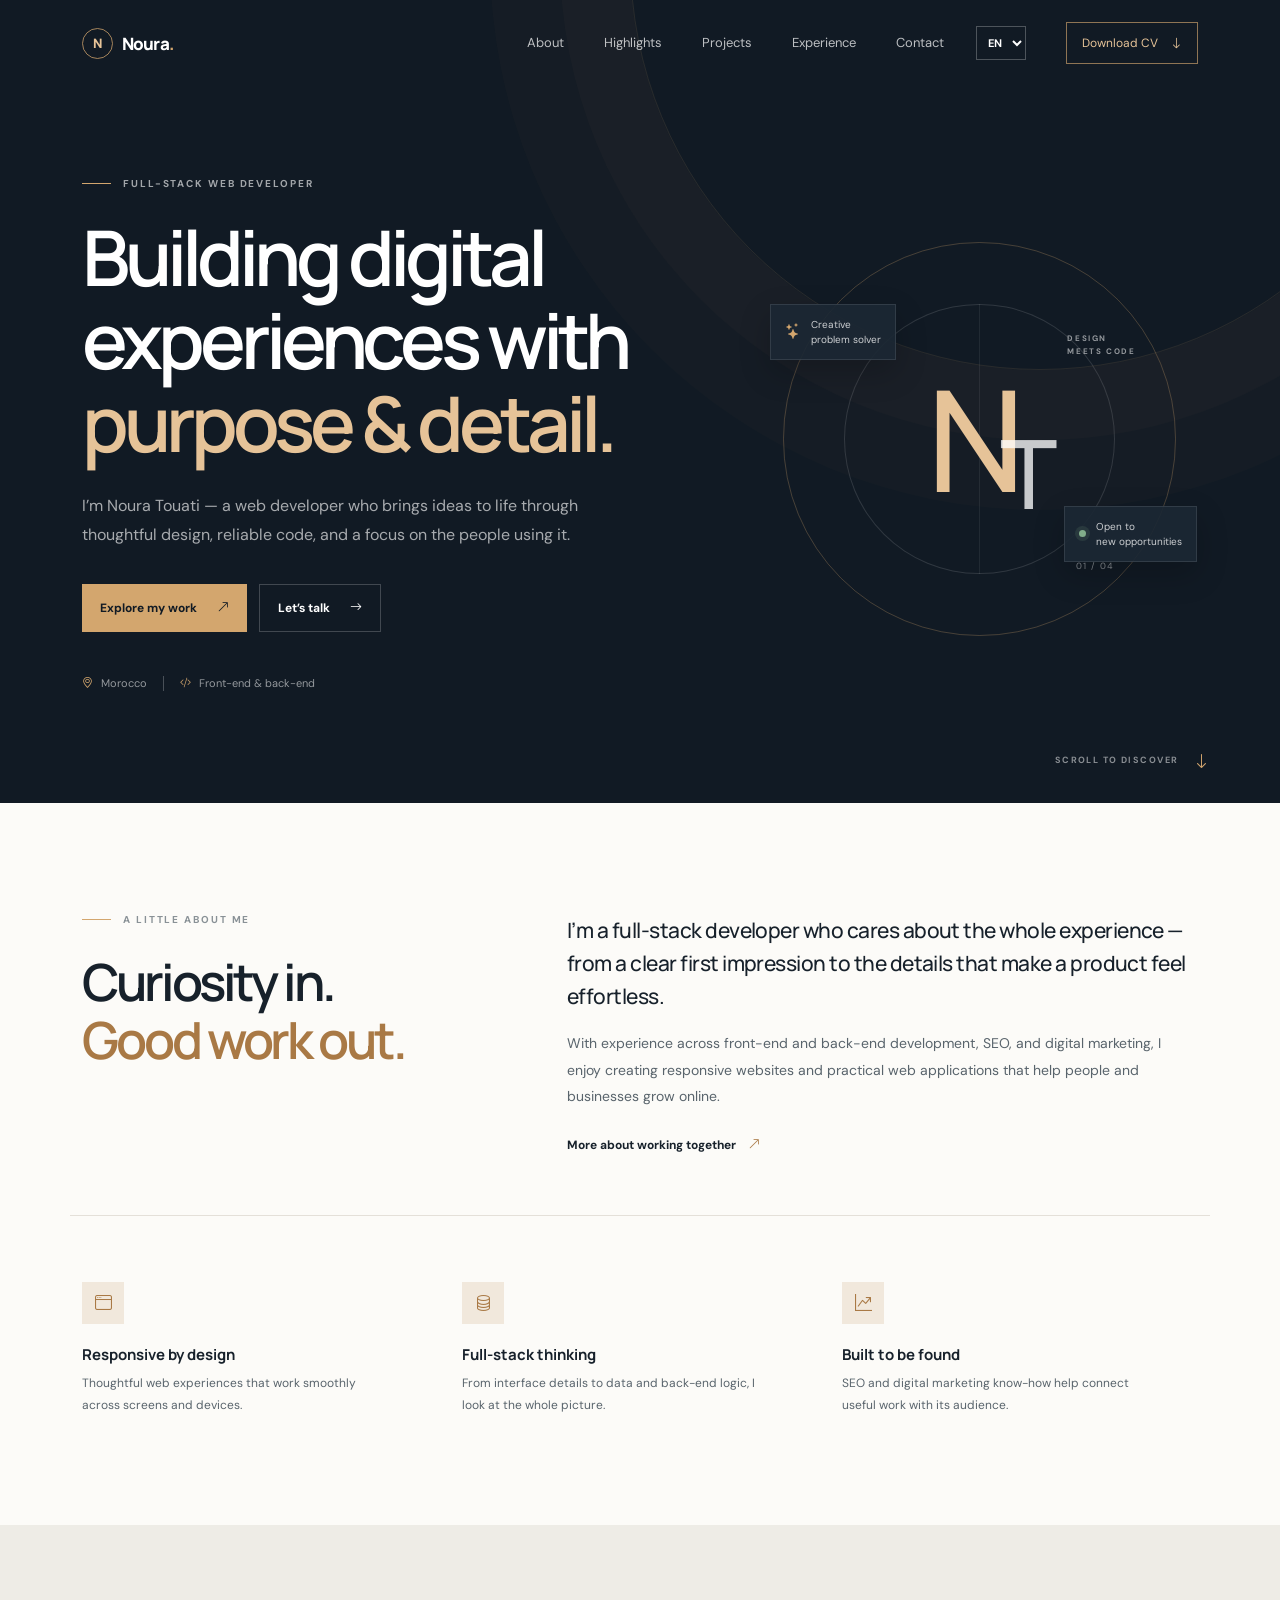
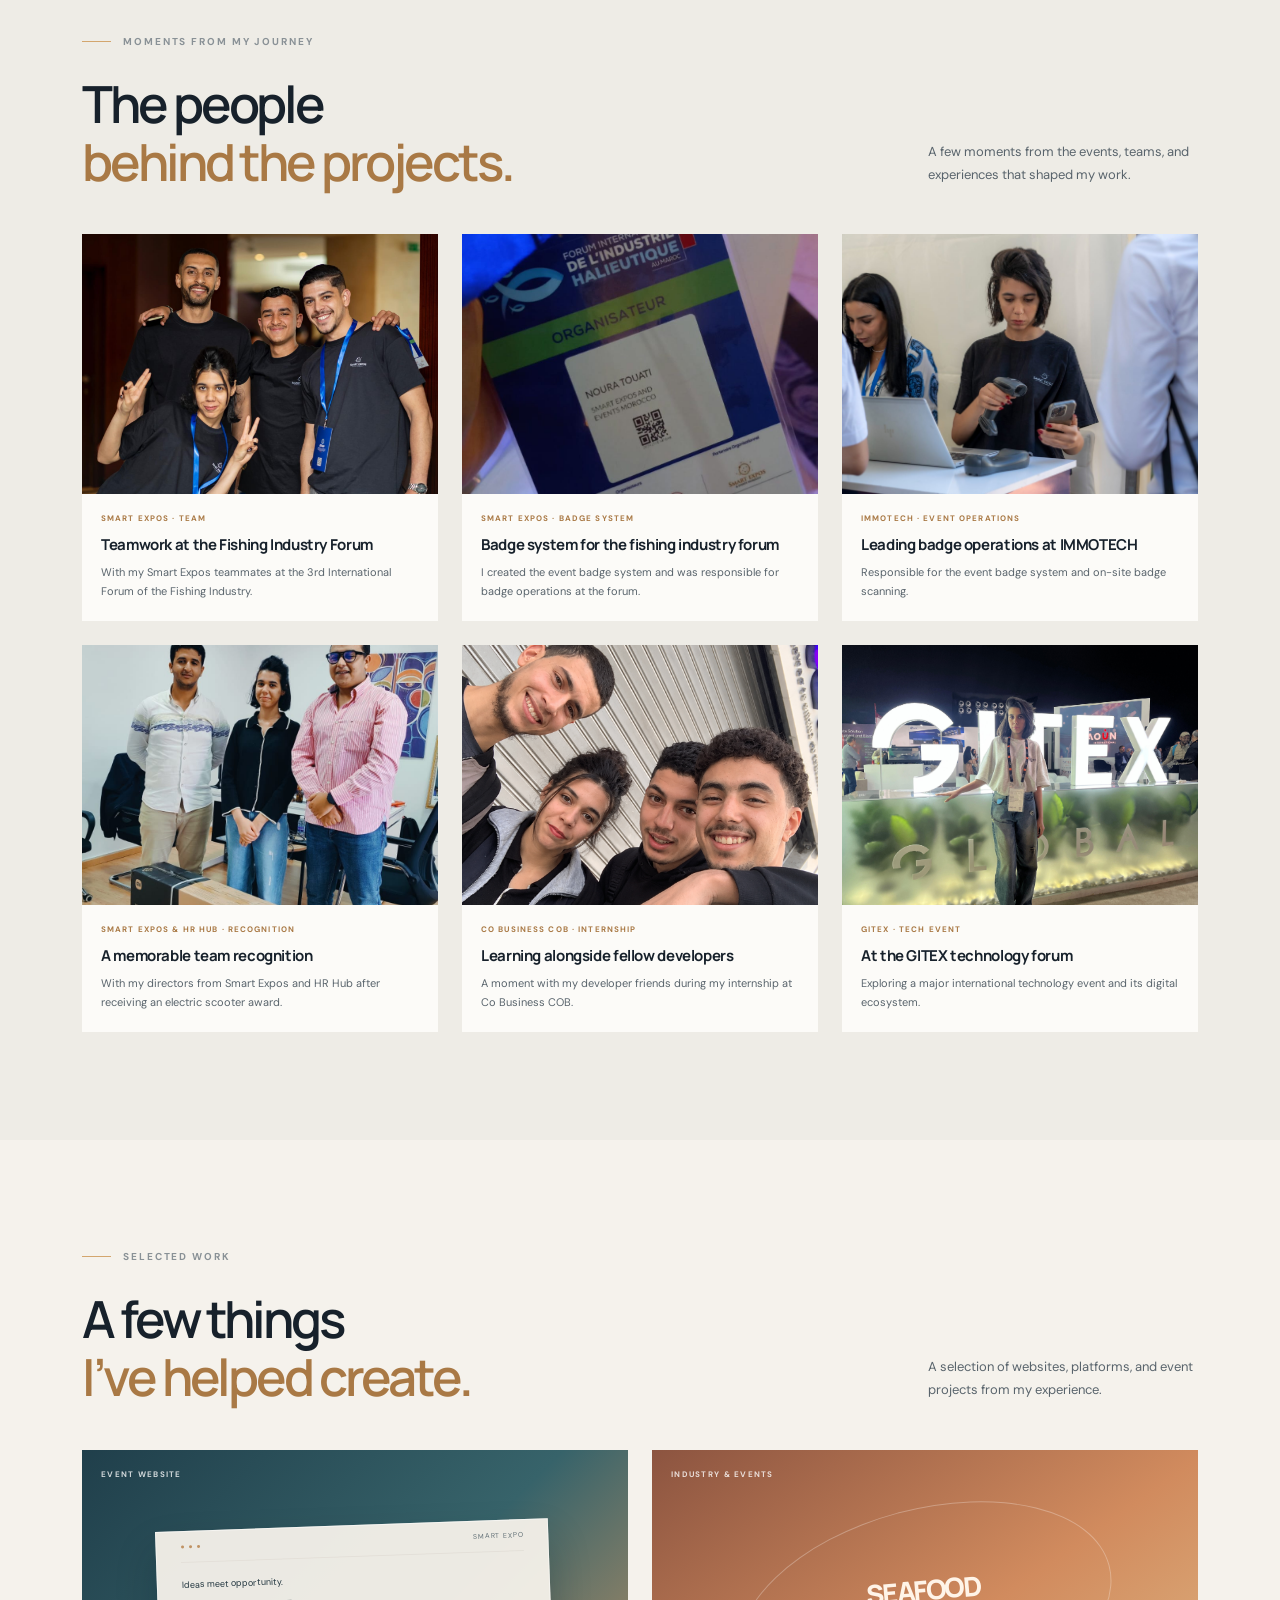
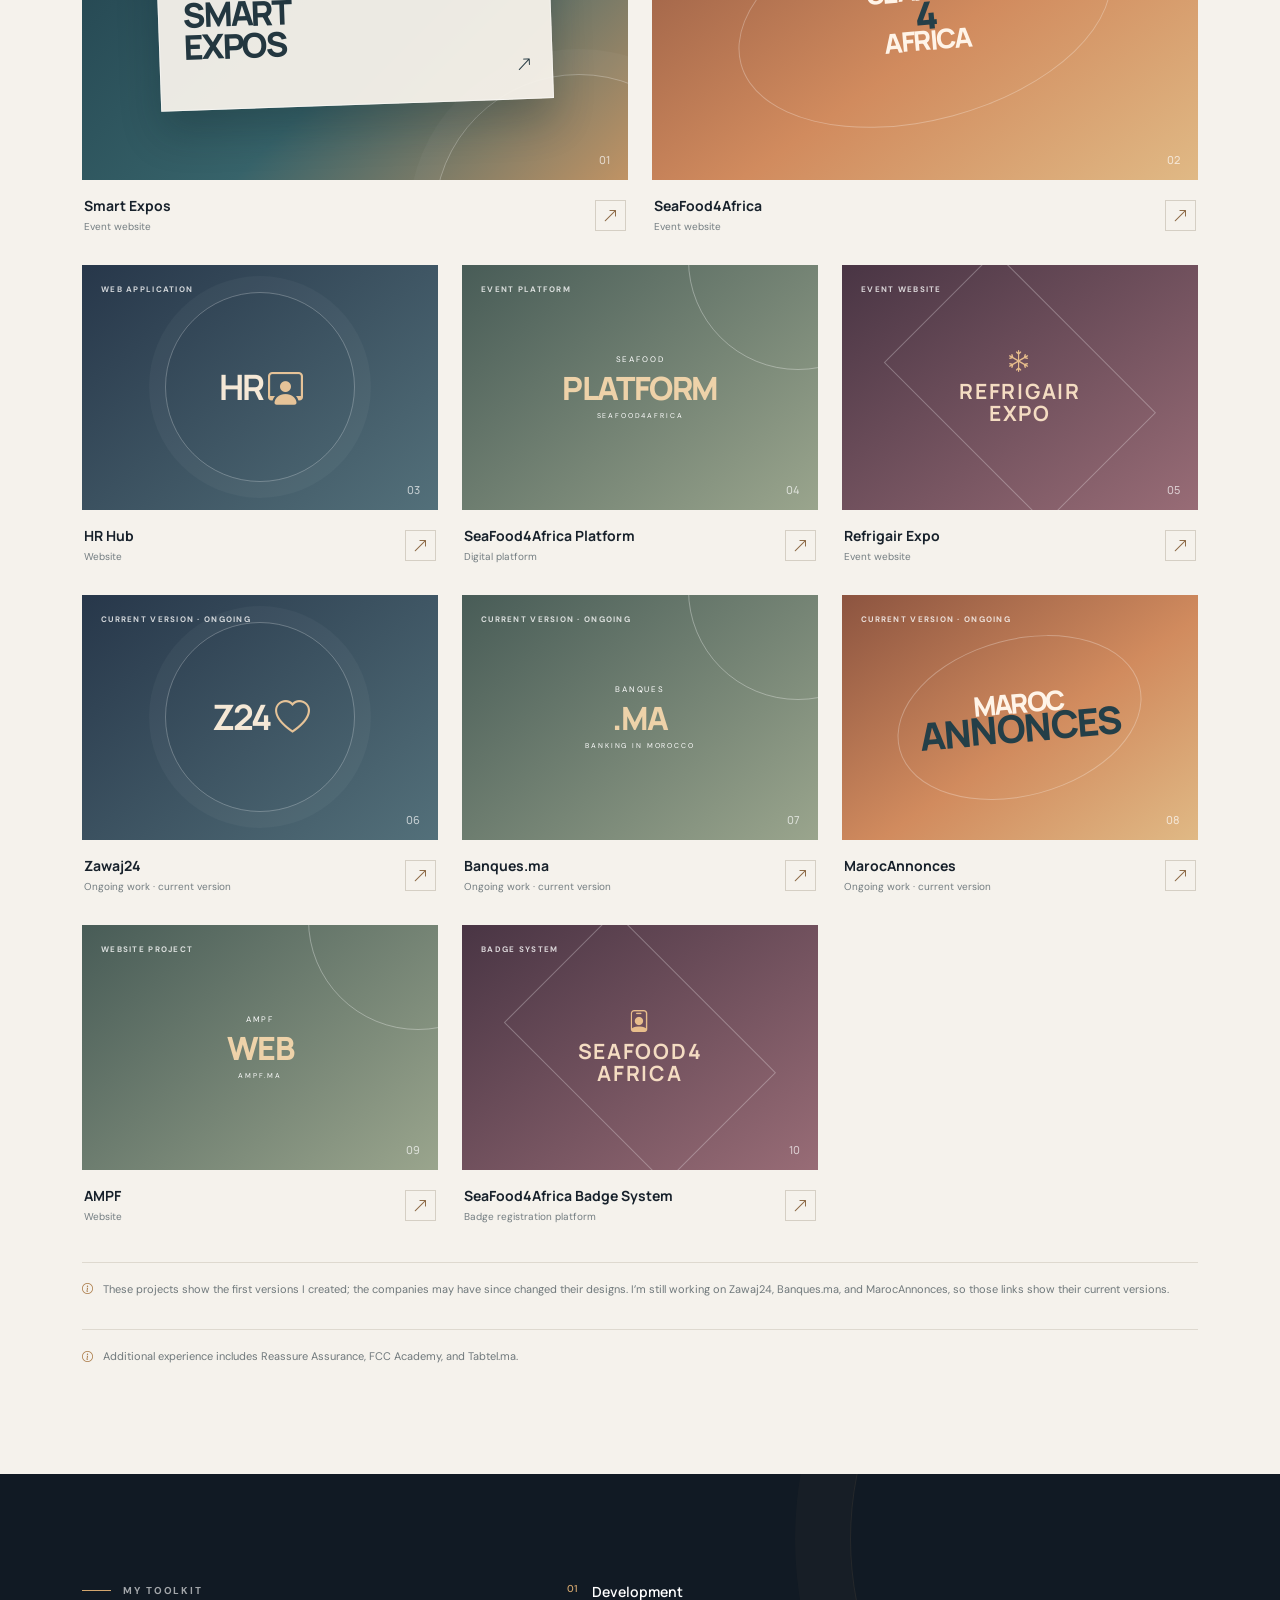
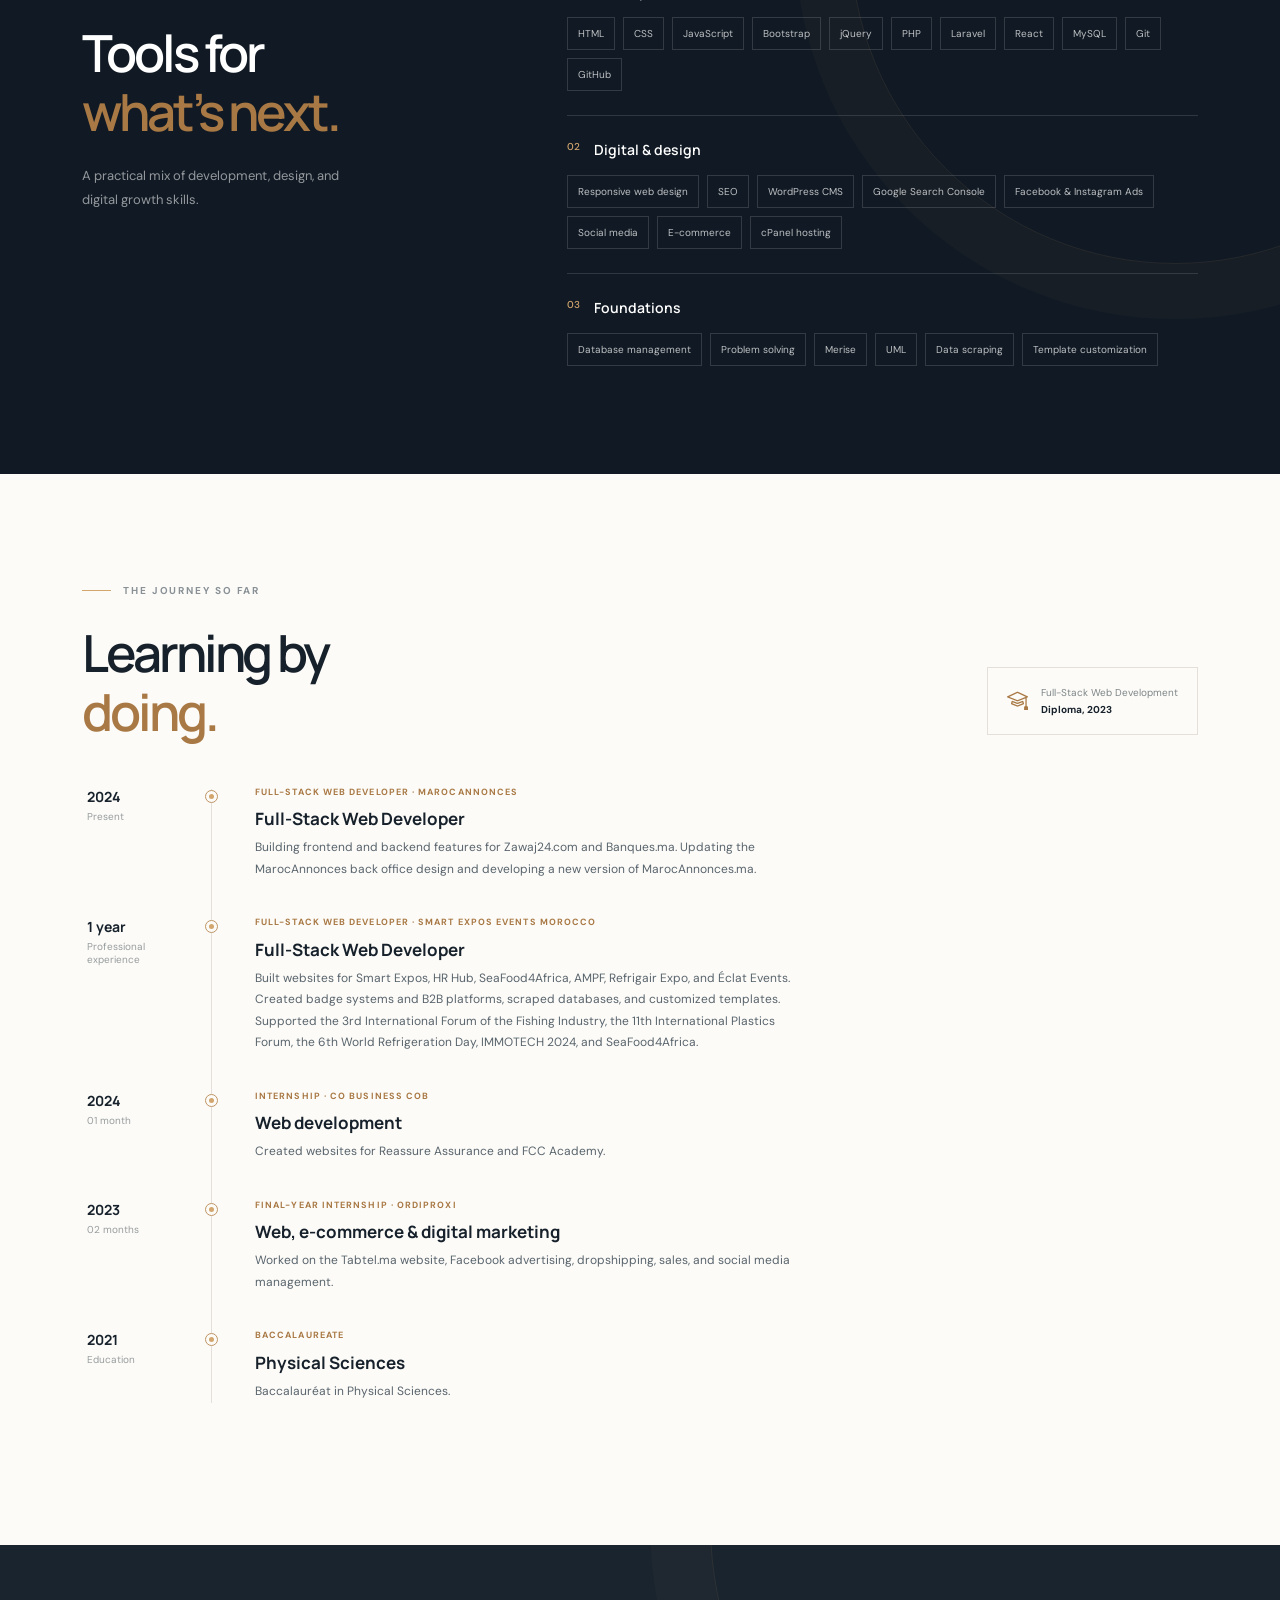
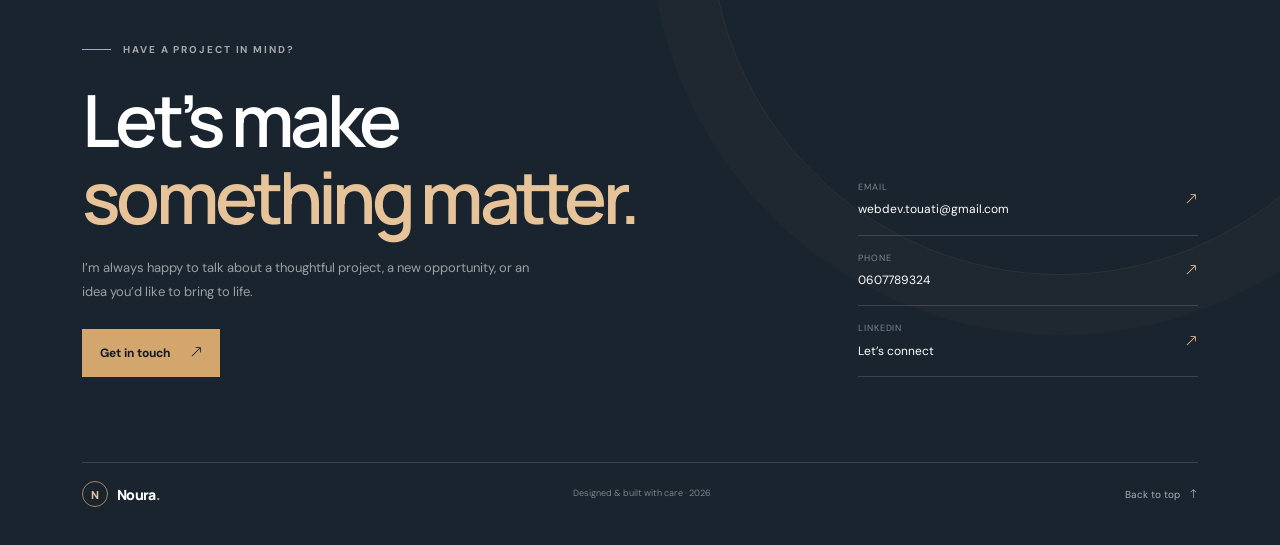
==== commit df349f23: "Update index.html" ====
--- a/index.html
+++ b/index.html
@@ -93,37 +93,37 @@
         <div class="row g-4 photo-grid">
           <div class="col-md-6 col-lg-4">
             <figure class="photo-card">
-              <img src="images/equipe%20smart.jpeg" alt="Noura with three Smart Expos teammates at the 3rd International Forum of the Fishing Industry" loading="lazy" decoding="async">
+              <img src="equipe%20smart.jpeg" alt="Noura with three Smart Expos teammates at the 3rd International Forum of the Fishing Industry" loading="lazy" decoding="async">
               <figcaption><span class="photo-category">SMART EXPOS · TEAM</span><h3>Teamwork at the Fishing Industry Forum</h3><p>With my Smart Expos teammates at the 3rd International Forum of the Fishing Industry.</p></figcaption>
             </figure>
           </div>
           <div class="col-md-6 col-lg-4">
             <figure class="photo-card">
-              <img class="photo-badge" src="images/badge%20forum.jpeg" alt="Event organizer badge designed for the International Forum of the Fishing Industry" loading="lazy" decoding="async">
+              <img class="photo-badge" src="badge%20forum.jpeg" alt="Event organizer badge designed for the International Forum of the Fishing Industry" loading="lazy" decoding="async">
               <figcaption><span class="photo-category">SMART EXPOS · BADGE SYSTEM</span><h3>Badge system for the fishing industry forum</h3><p>I created the event badge system and was responsible for badge operations at the forum.</p></figcaption>
             </figure>
           </div>
           <div class="col-md-6 col-lg-4">
             <figure class="photo-card">
-              <img src="images/responsable%20in%20badge.jpeg" alt="Noura managing event badge scanning and check-in at IMMOTECH" loading="lazy" decoding="async">
+              <img src="responsable%20in%20badge.jpeg" alt="Noura managing event badge scanning and check-in at IMMOTECH" loading="lazy" decoding="async">
               <figcaption><span class="photo-category">IMMOTECH · EVENT OPERATIONS</span><h3>Leading badge operations at IMMOTECH</h3><p>Responsible for the event badge system and on-site badge scanning.</p></figcaption>
             </figure>
           </div>
           <div class="col-md-6 col-lg-4">
             <figure class="photo-card">
-              <img class="photo-award" src="images/prime%20with%20directors.jpeg" alt="Noura with her Smart Expos and HR Hub directors beside an electric scooter recognition gift" loading="lazy" decoding="async">
+              <img class="photo-award" src="prime%20with%20directors.jpeg" alt="Noura with her Smart Expos and HR Hub directors beside an electric scooter recognition gift" loading="lazy" decoding="async">
               <figcaption><span class="photo-category">SMART EXPOS &amp; HR HUB · RECOGNITION</span><h3>A memorable team recognition</h3><p>With my directors from Smart Expos and HR Hub after receiving an electric scooter award.</p></figcaption>
             </figure>
           </div>
           <div class="col-md-6 col-lg-4">
             <figure class="photo-card">
-              <img class="photo-internship" src="images/selfie%20with%20devoleprs%20in%20stage.png" alt="Noura and fellow developers during her internship at Co Business COB" loading="lazy" decoding="async">
+              <img class="photo-internship" src="selfie%20with%20devoleprs%20in%20stage.png" alt="Noura and fellow developers during her internship at Co Business COB" loading="lazy" decoding="async">
               <figcaption><span class="photo-category">CO BUSINESS COB · INTERNSHIP</span><h3>Learning alongside fellow developers</h3><p>A moment with my developer friends during my internship at Co Business COB.</p></figcaption>
             </figure>
           </div>
           <div class="col-md-6 col-lg-4">
             <figure class="photo-card">
-              <img class="photo-gitex" src="images/gitex.jpg" alt="Noura attending the GITEX technology forum" loading="lazy" decoding="async">
+              <img class="photo-gitex" src="gitex.jpg" alt="Noura attending the GITEX technology forum" loading="lazy" decoding="async">
               <figcaption><span class="photo-category">GITEX · TECH EVENT</span><h3>At the GITEX technology forum</h3><p>Exploring a major international technology event and its digital ecosystem.</p></figcaption>
             </figure>
           </div>
@@ -193,4 +193,4 @@
   </main>
   <script src="https://cdn.jsdelivr.net/npm/bootstrap@5.3.3/dist/js/bootstrap.bundle.min.js"></script>
 </body>
-</html>+</html>
